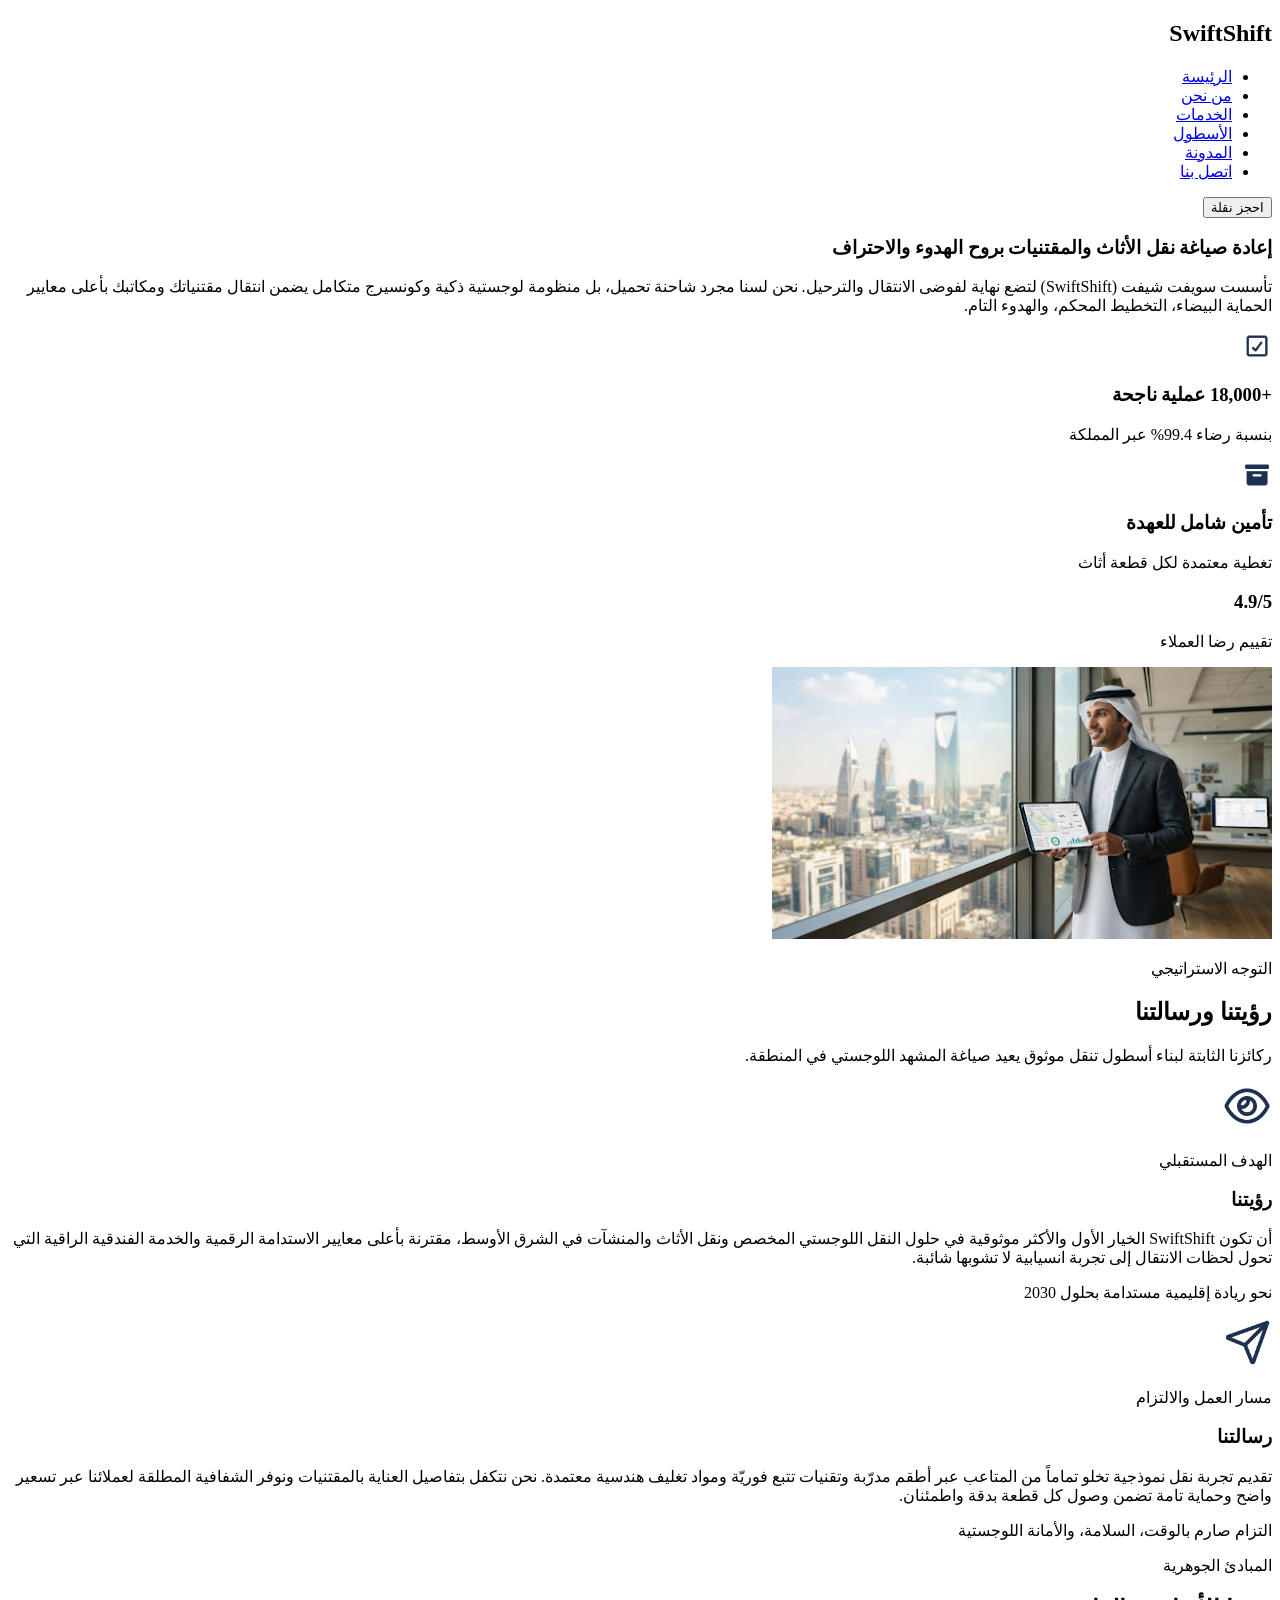
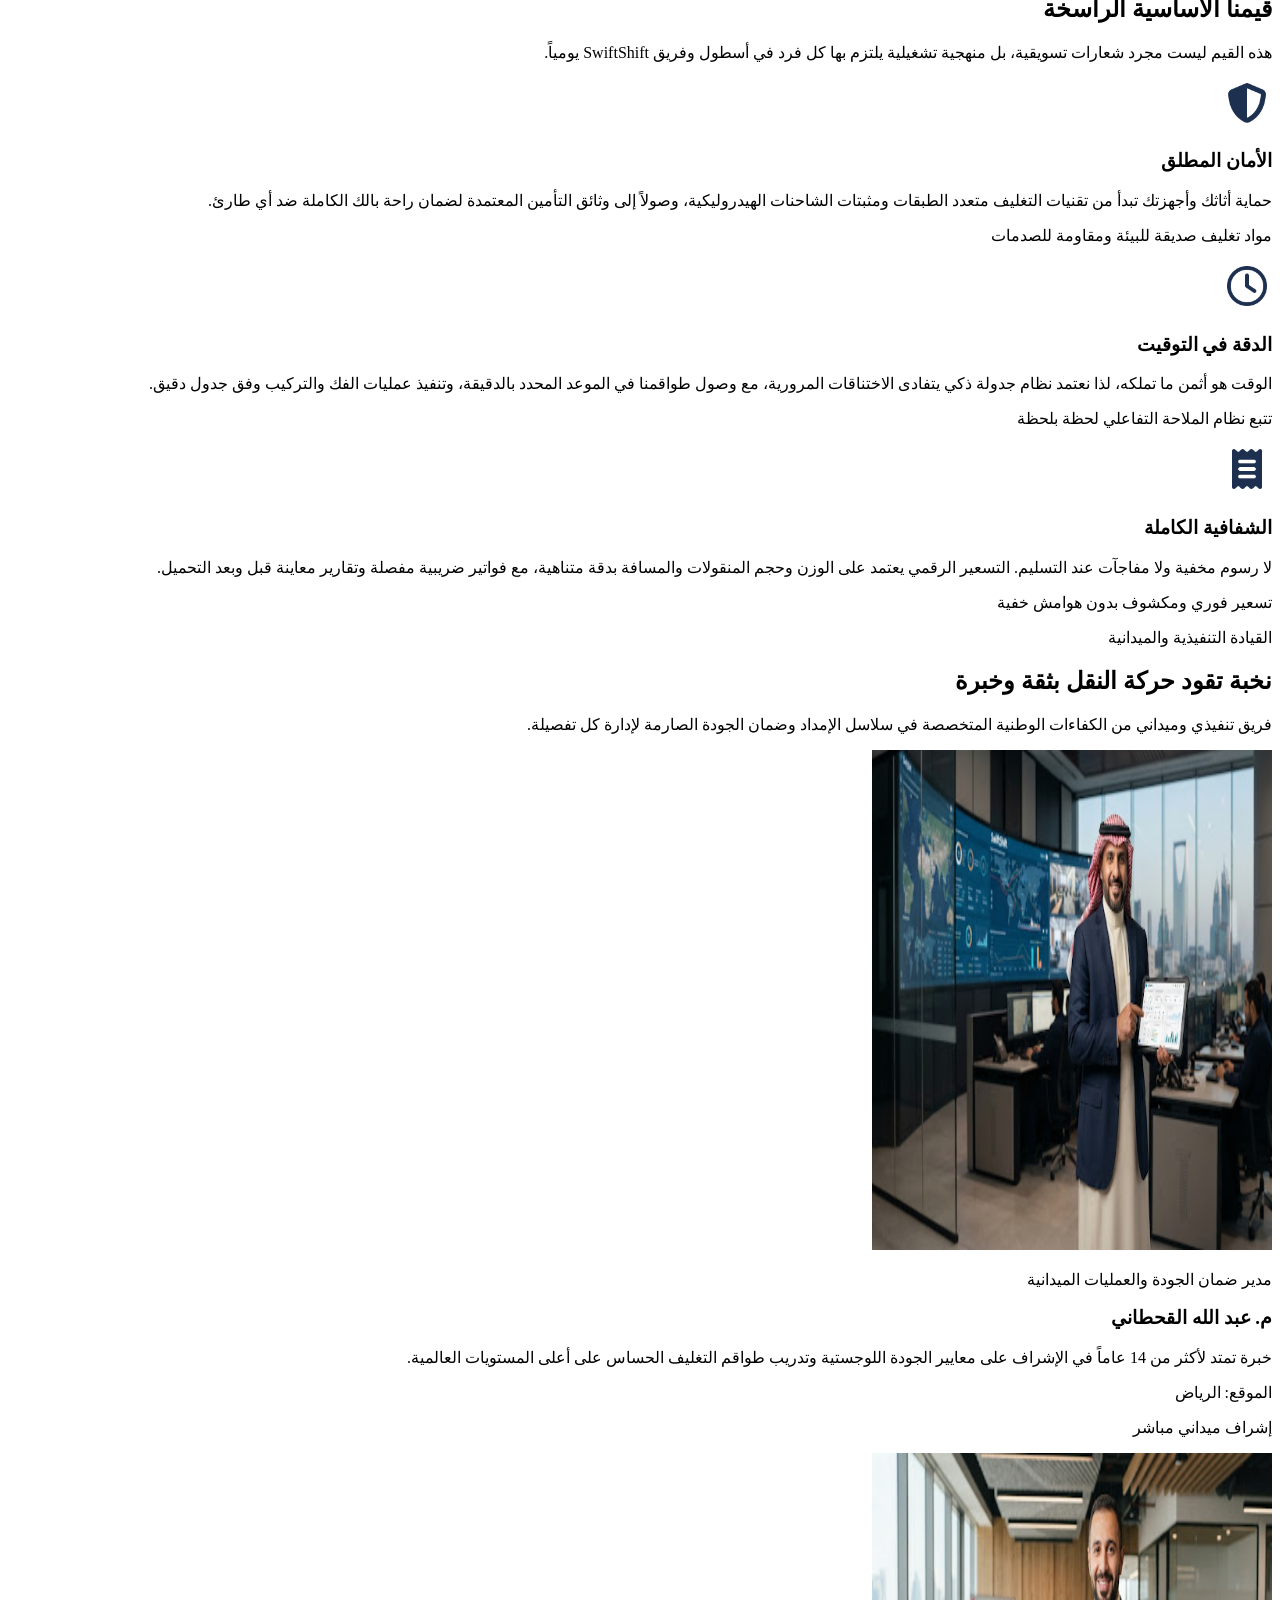
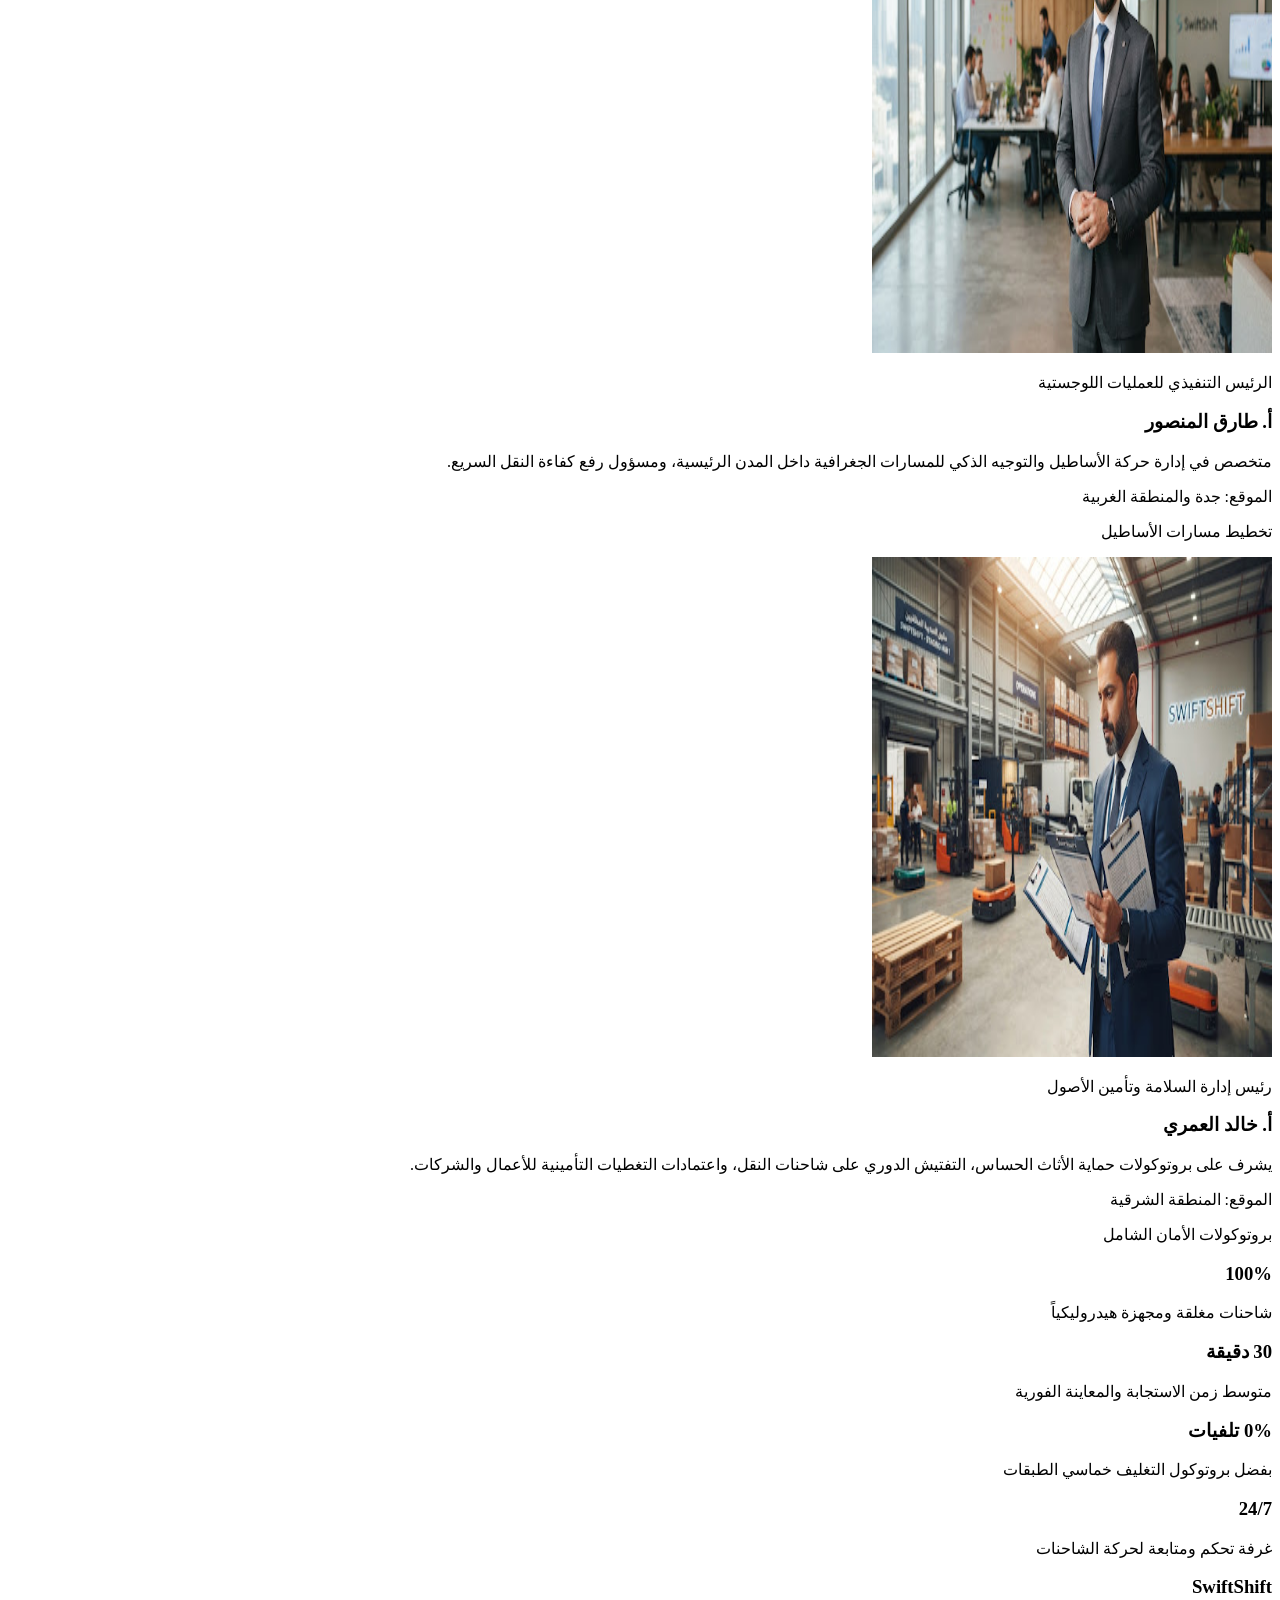
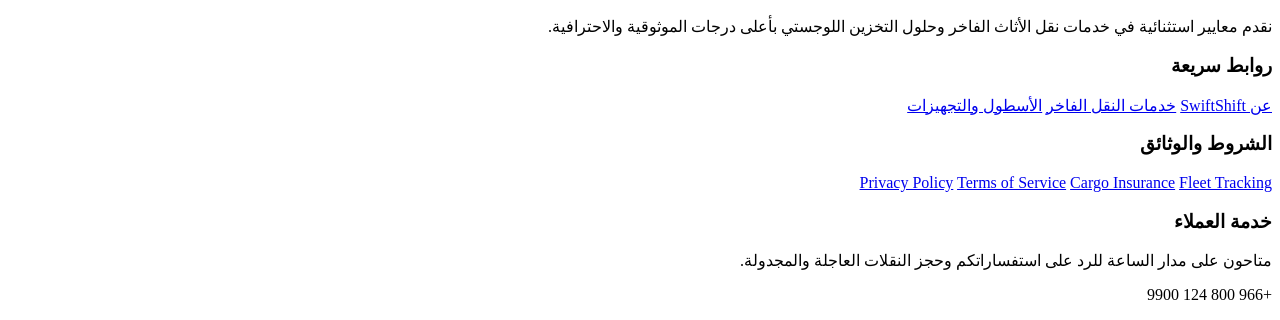
==== html/about.html @ 87a28ff9 "Initial commit for C01 Navbar" ====
<!DOCTYPE html>
<html lang="ar" dir="rtl">
<head>
    <meta charset="UTF-8">
    <meta name="viewport" content="width=device-width, initial-scale=1.0">
    <title>Document</title>
</head>
<body>
    <header>
        <h2>SwiftShift</h2>
        <nav>
            <ul>
                <li><a href="index.html">الرئيسة</a></li>
                <li><a href="about.html">من نحن</a></li>
                <li><a href="services.html">الخدمات</a></li>
                <li><a href="fleet.html">الأسطول</a></li>
                <li><a href="blog.html">المدونة</a></li>
                <li><a href="contact.html">اتصل بنا</a></li>
            </ul>
            <button>احجز نقلة</button>
        </nav>
    </header>
    <main>
        <section >
            <article>
                <h1>إعادة صياغة نقل الأثاث والمقتنيات بروح الهدوء والاحتراف</h1>
                <p>تأسست سويفت شيفت (SwiftShift) لتضع نهاية لفوضى الانتقال والترحيل. نحن لسنا مجرد شاحنة تحميل، بل منظومة لوجستية ذكية وكونسيرج متكامل يضمن انتقال مقتنياتك ومكاتبك بأعلى معايير الحماية البيضاء، التخطيط المحكم، والهدوء التام.</p>
            </article>

            <section>
                <article>
                    <img height="30" width="30" src="../assets/images/square-check-regular.png" alt="verifyed">
                    <h3>+18,000 عملية ناجحة</h3>
                    <p>بنسبة رضاء 99.4% عبر المملكة</p>

                </article>

                <article>
                    <img height="30" width="30" src="../assets/images/box-archive-solid.png" alt="house image">
                    <h3>تأمين شامل للعهدة</h3>
                    <p>تغطية معتمدة لكل قطعة أثاث</p>
                </article>

                <article>
                    <h3>4.9/5</h3>
                    <p>تقييم رضا العملاء</p>
                </article>
            </section>
            <img width="500" src="../assets/images/unnamed.jpg" alt="img">
        </section>

        
        <section>
            <article>
                <p>التوجه الاستراتيجي</p>
                <h2>رؤيتنا ورسالتنا</h2>
                <P>ركائزنا الثابتة لبناء أسطول تنقل موثوق يعيد صياغة المشهد اللوجستي في المنطقة.</P>
            </article>

            <section>
                <div>
                    <img height="50" width="50" src="../assets/images/eye-regular.png" alt="eye">
                    <p>الهدف المستقبلي</p>
                    <h3>رؤيتنا</h3>
                    <p>أن تكون SwiftShift الخيار الأول والأكثر موثوقية في حلول النقل اللوجستي المخصص ونقل الأثاث والمنشآت في الشرق الأوسط، مقترنة بأعلى معايير الاستدامة الرقمية والخدمة الفندقية الراقية التي تحول لحظات الانتقال إلى تجربة انسيابية لا تشوبها شائبة.</p>
                    <p>نحو ريادة إقليمية مستدامة بحلول 2030</p>
                </div>

                <div>
                    <img height="50" width="50" src="../assets/images/paper-plane-regular.png" alt="message">
                    <p>مسار العمل والالتزام</p>
                    <h3>رسالتنا</h3>
                    <p>تقديم تجربة نقل نموذجية تخلو تماماً من المتاعب عبر أطقم مدرّبة وتقنيات تتبع فوريّة ومواد تغليف هندسية معتمدة. نحن نتكفل بتفاصيل العناية بالمقتنيات ونوفر الشفافية المطلقة لعملائنا عبر تسعير واضح وحماية تامة تضمن وصول كل قطعة بدقة واطمئنان.</p>
                    <p>التزام صارم بالوقت، السلامة، والأمانة اللوجستية</p>
                </div>

            </section>
        </section>

        
        <section>
            <article>
                <p>المبادئ الجوهرية</p>
                <h2>قيمنا الأساسية الراسخة</h2>
                <P>هذه القيم ليست مجرد شعارات تسويقية، بل منهجية تشغيلية يلتزم بها كل فرد في أسطول وفريق SwiftShift يومياً.</P>
            </article>

            <section>
                <div>
                    <img height="50" width="50" src="../assets/images/shield-halved-solid.png" alt="shield">
                    <h3>الأمان المطلق</h3>
                    <p>حماية أثاثك وأجهزتك تبدأ من تقنيات التغليف متعدد الطبقات ومثبتات الشاحنات الهيدروليكية، وصولاً إلى وثائق التأمين المعتمدة لضمان راحة بالك الكاملة ضد أي طارئ.</p>
                    <p>مواد تغليف صديقة للبيئة ومقاومة للصدمات</p>
                </div>

                <div>
                    <img height="50" width="50" src="../assets/images/clock-regular.png" alt="clock">
                    <h3>الدقة في التوقيت</h3>
                    <p>الوقت هو أثمن ما تملكه، لذا نعتمد نظام جدولة ذكي يتفادى الاختناقات المرورية، مع وصول طواقمنا في الموعد المحدد بالدقيقة، وتنفيذ عمليات الفك والتركيب وفق جدول دقيق.</p>
                    <p>تتبع نظام الملاحة التفاعلي لحظة بلحظة</p>
                </div>

                <div>
                    <img height="50" width="50" src="../assets/images/receipt-solid.png" alt="receipt">
                    <h3>الشفافية الكاملة</h3>
                    <p>لا رسوم مخفية ولا مفاجآت عند التسليم. التسعير الرقمي يعتمد على الوزن وحجم المنقولات والمسافة بدقة متناهية، مع فواتير ضريبية مفصلة وتقارير معاينة قبل وبعد التحميل.</p>
                    <p>تسعير فوري ومكشوف بدون هوامش خفية</p>
                </div>

            </section>
        </section>
        
        <section>
            <article>
                <p>القيادة التنفيذية والميدانية</p>
                <h2>نخبة تقود حركة النقل بثقة وخبرة</h2>
                <P>فريق تنفيذي وميداني من الكفاءات الوطنية المتخصصة في سلاسل الإمداد وضمان الجودة الصارمة لإدارة كل تفصيلة.</P>
            </article>

            <section>
                <div>
                    <img height="500" width="400" src="../assets/images/unnamed (1).jpg" alt="img">
                    <p>مدير ضمان الجودة والعمليات الميدانية</p>
                    <h3>م. عبد الله القحطاني</h3>
                    <p>خبرة تمتد لأكثر من 14 عاماً في الإشراف على معايير الجودة اللوجستية وتدريب طواقم التغليف الحساس على أعلى المستويات العالمية.</p>
                    <article>
                        <p>الموقع: الرياض</p>
                        <p>إشراف ميداني مباشر</p>
                    </article>
                </div>

                <div>
                    <img height="500" width="400" src="../assets/images/unnamed (2).jpg" alt="img">
                    <p>الرئيس التنفيذي للعمليات اللوجستية</p>
                    <h3>أ. طارق المنصور</h3>
                    <p>متخصص في إدارة حركة الأساطيل والتوجيه الذكي للمسارات الجغرافية داخل المدن الرئيسية، ومسؤول رفع كفاءة النقل السريع.</p>
                    <article>
                        <p>الموقع: جدة والمنطقة الغربية</p>
                        <p>تخطيط مسارات الأساطيل</p>
                    </article>
                </div>

                <div>
                    <img height="500" width="400" src="../assets/images/unnamed (3).jpg" alt="img">
                    <p>رئيس إدارة السلامة وتأمين الأصول</p>
                    <h3>أ. خالد العمري</h3>
                    <p>يشرف على بروتوكولات حماية الأثاث الحساس، التفتيش الدوري على شاحنات النقل، واعتمادات التغطيات التأمينية للأعمال والشركات.</p>
                    <article>
                        <p>الموقع: المنطقة الشرقية</p>
                        <p>بروتوكولات الأمان الشامل</p>
                    </article>
                </div>

            </section>
        </section>

        <section>
            <article>
                <h3>100%</h3>
                <p>شاحنات مغلقة ومجهزة هيدروليكياً</p>
            </article>

            <article>
                <h3>30 دقيقة</h3>
                <p>متوسط زمن الاستجابة والمعاينة الفورية</p>
            </article>

            <article>
                <h3>0% تلفيات</h3>
                <p>بفضل بروتوكول التغليف خماسي الطبقات</p>
            </article>

            <article>
                <h3>24/7</h3>
                <p>غرفة تحكم ومتابعة لحركة الشاحنات</p>
            </article>

            
        </section>

    </main>
    <footer>
        <section>
            <h3>SwiftShift</h3>
            <p>نقدم معايير استثنائية في خدمات نقل الأثاث الفاخر وحلول التخزين اللوجستي بأعلى درجات الموثوقية والاحترافية.</p>
        </section>

        <section>
            <h3>روابط سريعة</h3>
            <a href="about.html">عن SwiftShift</a>
            <a href="#">خدمات النقل الفاخر</a>
            <a href="fleet.html">الأسطول والتجهيزات</a>
        </section>

        <section>
            <h3>الشروط والوثائق</h3>
            <a href="privacy.html">Privacy Policy</a>
            <a href="terms.html">Terms of Service</a>
            <a href="#">Cargo Insurance</a>
            <a href="fleet.html">Fleet Tracking</a>
            </section>

        <section>
            <h3>خدمة العملاء</h3>
            <p>متاحون على مدار الساعة للرد على استفساراتكم وحجز النقلات العاجلة والمجدولة.</p>
            <p>+966 800 124 9900</p>
        </section>
    </footer>
</body>
</html>
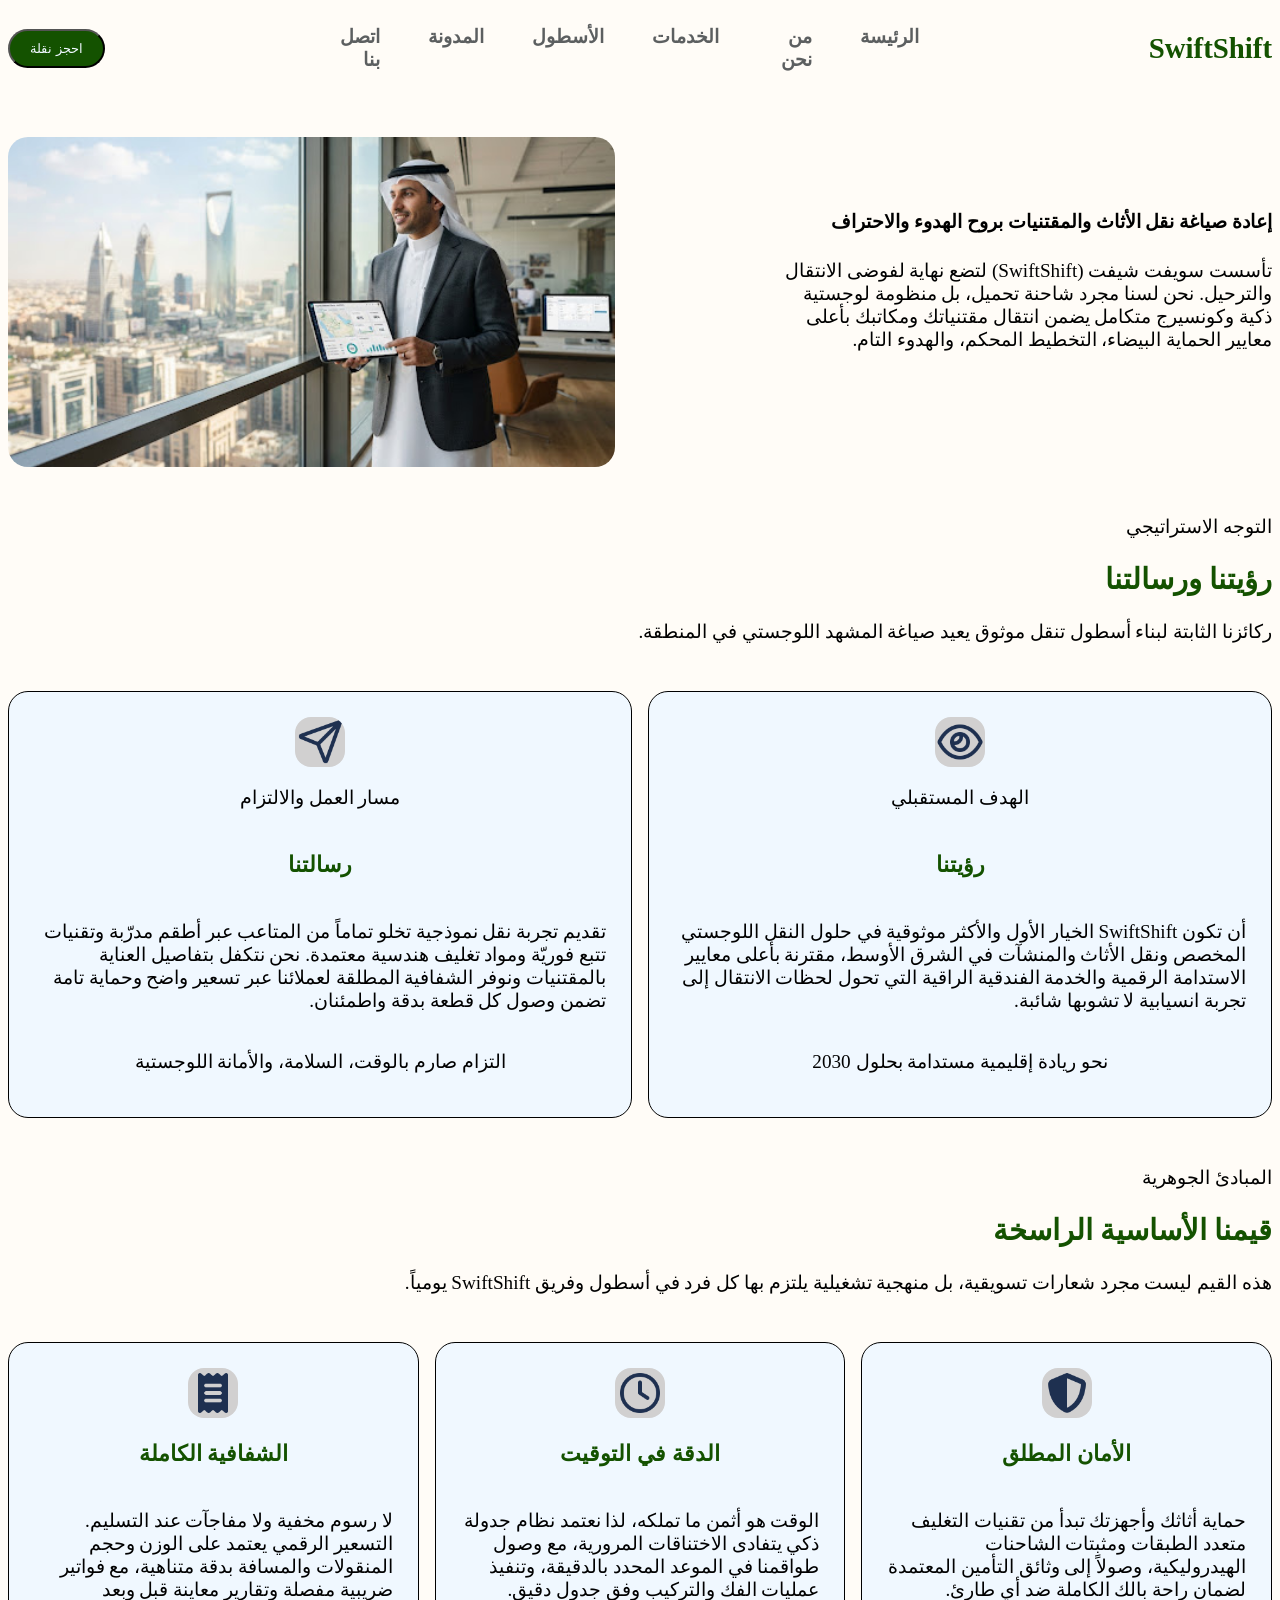
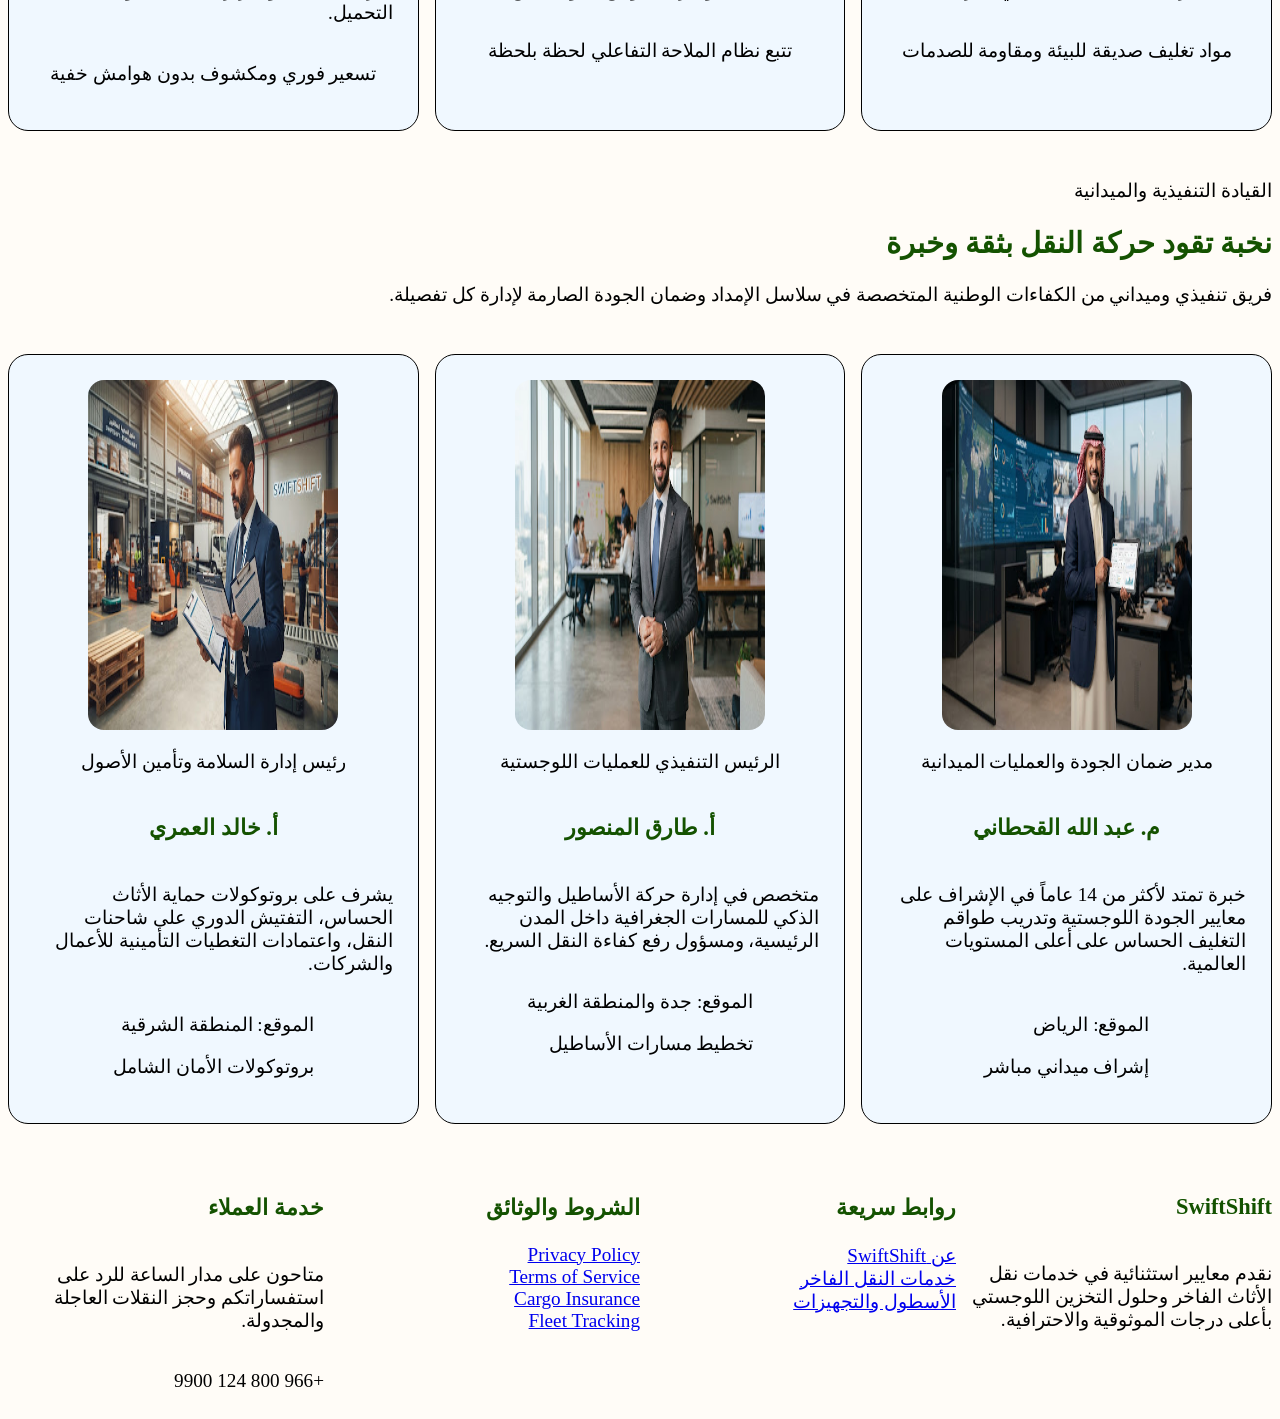
==== commit a20082cd: "final css/html project" ====
--- a/html/about.html
+++ b/html/about.html
@@ -3,12 +3,14 @@
 <head>
     <meta charset="UTF-8">
     <meta name="viewport" content="width=device-width, initial-scale=1.0">
-    <title>Document</title>
+    <link rel="stylesheet" href="../css/style.css">
+    <title>About Us</title>
 </head>
 <body>
     <header>
-        <h2>SwiftShift</h2>
+     
         <nav>
+            <h2>SwiftShift</h2>
             <ul>
                 <li><a href="index.html">الرئيسة</a></li>
                 <li><a href="about.html">من نحن</a></li>
@@ -21,44 +23,30 @@
         </nav>
     </header>
     <main>
-        <section >
-            <article>
-                <h1>إعادة صياغة نقل الأثاث والمقتنيات بروح الهدوء والاحتراف</h1>
-                <p>تأسست سويفت شيفت (SwiftShift) لتضع نهاية لفوضى الانتقال والترحيل. نحن لسنا مجرد شاحنة تحميل، بل منظومة لوجستية ذكية وكونسيرج متكامل يضمن انتقال مقتنياتك ومكاتبك بأعلى معايير الحماية البيضاء، التخطيط المحكم، والهدوء التام.</p>
-            </article>
+        <section class="hero" >
+           
 
-            <section>
-                <article>
-                    <img height="30" width="30" src="../assets/images/square-check-regular.png" alt="verifyed">
-                    <h3>+18,000 عملية ناجحة</h3>
-                    <p>بنسبة رضاء 99.4% عبر المملكة</p>
+            <section class="right">
 
+                <article >
+                    <h1>إعادة صياغة نقل الأثاث والمقتنيات بروح الهدوء والاحتراف</h1>
+                    <p>تأسست سويفت شيفت (SwiftShift) لتضع نهاية لفوضى الانتقال والترحيل. نحن لسنا مجرد شاحنة تحميل، بل منظومة لوجستية ذكية وكونسيرج متكامل يضمن انتقال مقتنياتك ومكاتبك بأعلى معايير الحماية البيضاء، التخطيط المحكم، والهدوء التام.</p>
                 </article>
 
-                <article>
-                    <img height="30" width="30" src="../assets/images/box-archive-solid.png" alt="house image">
-                    <h3>تأمين شامل للعهدة</h3>
-                    <p>تغطية معتمدة لكل قطعة أثاث</p>
-                </article>
-
-                <article>
-                    <h3>4.9/5</h3>
-                    <p>تقييم رضا العملاء</p>
-                </article>
             </section>
             <img width="500" src="../assets/images/unnamed.jpg" alt="img">
         </section>
 
         
         <section>
-            <article>
+            <article  class="cardsT">
                 <p>التوجه الاستراتيجي</p>
                 <h2>رؤيتنا ورسالتنا</h2>
                 <P>ركائزنا الثابتة لبناء أسطول تنقل موثوق يعيد صياغة المشهد اللوجستي في المنطقة.</P>
             </article>
 
-            <section>
-                <div>
+            <section class="cards">
+                <div class="card">
                     <img height="50" width="50" src="../assets/images/eye-regular.png" alt="eye">
                     <p>الهدف المستقبلي</p>
                     <h3>رؤيتنا</h3>
@@ -66,7 +54,7 @@
                     <p>نحو ريادة إقليمية مستدامة بحلول 2030</p>
                 </div>
 
-                <div>
+                <div class="card">
                     <img height="50" width="50" src="../assets/images/paper-plane-regular.png" alt="message">
                     <p>مسار العمل والالتزام</p>
                     <h3>رسالتنا</h3>
@@ -85,22 +73,22 @@
                 <P>هذه القيم ليست مجرد شعارات تسويقية، بل منهجية تشغيلية يلتزم بها كل فرد في أسطول وفريق SwiftShift يومياً.</P>
             </article>
 
-            <section>
-                <div>
+            <section class="cards">
+                <div class="card">
                     <img height="50" width="50" src="../assets/images/shield-halved-solid.png" alt="shield">
                     <h3>الأمان المطلق</h3>
                     <p>حماية أثاثك وأجهزتك تبدأ من تقنيات التغليف متعدد الطبقات ومثبتات الشاحنات الهيدروليكية، وصولاً إلى وثائق التأمين المعتمدة لضمان راحة بالك الكاملة ضد أي طارئ.</p>
                     <p>مواد تغليف صديقة للبيئة ومقاومة للصدمات</p>
                 </div>
 
-                <div>
+                <div class="card">
                     <img height="50" width="50" src="../assets/images/clock-regular.png" alt="clock">
                     <h3>الدقة في التوقيت</h3>
                     <p>الوقت هو أثمن ما تملكه، لذا نعتمد نظام جدولة ذكي يتفادى الاختناقات المرورية، مع وصول طواقمنا في الموعد المحدد بالدقيقة، وتنفيذ عمليات الفك والتركيب وفق جدول دقيق.</p>
                     <p>تتبع نظام الملاحة التفاعلي لحظة بلحظة</p>
                 </div>
 
-                <div>
+                <div class="card">
                     <img height="50" width="50" src="../assets/images/receipt-solid.png" alt="receipt">
                     <h3>الشفافية الكاملة</h3>
                     <p>لا رسوم مخفية ولا مفاجآت عند التسليم. التسعير الرقمي يعتمد على الوزن وحجم المنقولات والمسافة بدقة متناهية، مع فواتير ضريبية مفصلة وتقارير معاينة قبل وبعد التحميل.</p>
@@ -117,9 +105,9 @@
                 <P>فريق تنفيذي وميداني من الكفاءات الوطنية المتخصصة في سلاسل الإمداد وضمان الجودة الصارمة لإدارة كل تفصيلة.</P>
             </article>
 
-            <section>
-                <div>
-                    <img height="500" width="400" src="../assets/images/unnamed (1).jpg" alt="img">
+            <section class="cards">
+                <div class="card">
+                    <img height="350px" width="250px" src="../assets/images/unnamed (1).jpg" alt="img">
                     <p>مدير ضمان الجودة والعمليات الميدانية</p>
                     <h3>م. عبد الله القحطاني</h3>
                     <p>خبرة تمتد لأكثر من 14 عاماً في الإشراف على معايير الجودة اللوجستية وتدريب طواقم التغليف الحساس على أعلى المستويات العالمية.</p>
@@ -129,8 +117,8 @@
                     </article>
                 </div>
 
-                <div>
-                    <img height="500" width="400" src="../assets/images/unnamed (2).jpg" alt="img">
+                <div class="card">
+                    <img height="350px" width="250px" src="../assets/images/unnamed (2).jpg" alt="img">
                     <p>الرئيس التنفيذي للعمليات اللوجستية</p>
                     <h3>أ. طارق المنصور</h3>
                     <p>متخصص في إدارة حركة الأساطيل والتوجيه الذكي للمسارات الجغرافية داخل المدن الرئيسية، ومسؤول رفع كفاءة النقل السريع.</p>
@@ -140,8 +128,8 @@
                     </article>
                 </div>
 
-                <div>
-                    <img height="500" width="400" src="../assets/images/unnamed (3).jpg" alt="img">
+                <div class="card">
+                    <img height="350px" width="250px" src="../assets/images/unnamed (3).jpg" alt="img">
                     <p>رئيس إدارة السلامة وتأمين الأصول</p>
                     <h3>أ. خالد العمري</h3>
                     <p>يشرف على بروتوكولات حماية الأثاث الحساس، التفتيش الدوري على شاحنات النقل، واعتمادات التغطيات التأمينية للأعمال والشركات.</p>
@@ -154,29 +142,7 @@
             </section>
         </section>
 
-        <section>
-            <article>
-                <h3>100%</h3>
-                <p>شاحنات مغلقة ومجهزة هيدروليكياً</p>
-            </article>
 
-            <article>
-                <h3>30 دقيقة</h3>
-                <p>متوسط زمن الاستجابة والمعاينة الفورية</p>
-            </article>
-
-            <article>
-                <h3>0% تلفيات</h3>
-                <p>بفضل بروتوكول التغليف خماسي الطبقات</p>
-            </article>
-
-            <article>
-                <h3>24/7</h3>
-                <p>غرفة تحكم ومتابعة لحركة الشاحنات</p>
-            </article>
-
-            
-        </section>
 
     </main>
     <footer>
--- a/css/style.css
+++ b/css/style.css
@@ -0,0 +1,287 @@
+
+   *, *::before, *::after {
+    box-sizing: border-box;
+  }
+  
+  body {
+    font-size: clamp(0.9rem, 1.5vw, 1.5rem);
+    background-color: rgb(255, 252, 247);
+  }
+  
+  section {
+    margin-top: 3rem;
+  }
+  
+  h2, h3 {
+    color: #145200;
+  }
+  
+  button {
+    width: 100%;
+    color: aliceblue;
+    background-color: #145200;
+    padding: 0.625rem 1.25rem;
+    border-radius: 1.25rem;
+    border-color: black;
+
+    &:focus-visible,
+    &:hover {
+      cursor: pointer;
+      background-color: #2E6B19;
+    }
+  }
+  
+
+  nav {
+    display: flex;
+    flex-direction: column;
+    gap: 1rem;
+    align-items: center;
+  
+    ul {
+      font-weight: bold;
+      list-style: none;
+      display: flex;
+      flex-direction: column;
+      justify-content: space-around;
+      padding: 0;
+      margin: 0;
+  
+      li {
+        a {
+          text-decoration: none;
+          color: #5C5F60;
+  
+          &.active {
+            color: #145200;
+          }
+  
+          &:focus-visible,
+          &:hover {
+            color: #145200;
+          }
+        }
+      }
+    }
+  
+    h2 {
+      font-weight: bold;
+      color: #145200;
+    }
+  
+    button {
+      width: auto;
+      color: aliceblue;
+      background-color: #145200;
+      padding: 0.625rem 1.25rem;
+      border-radius: 1.25rem;
+      border-color: black;
+  
+      &:focus-visible,
+      &:hover {
+        cursor: pointer;
+        background-color: #2E6B19;
+      }
+    }
+  }
+  
+
+  .cards {
+    display: grid;
+    grid-template-columns: repeat(auto-fit, minmax(250px, 1fr));
+    gap: 1rem;
+  
+    .card {
+      background-color: aliceblue;
+      border-radius: 1.25rem;
+      padding: 25px;
+      border: 1px solid black;
+      display: flex;
+      flex-direction: column;
+      align-items: center;
+  
+      img {
+       
+        background-color: rgb(209, 208, 208);
+        border-radius: 1rem;
+      }
+  
+      button {
+        margin-top: auto;
+      }
+    }
+  }
+  
+
+  .hero {
+    display: flex;
+    flex-direction: column;
+    gap: 1.5rem;
+
+   
+  
+    img {
+      border-radius: 1.25rem;
+      width: 100%;
+      height: 100%;
+    }
+  
+    .right {
+      display: flex;
+      flex-direction: column;
+      justify-content: space-between;
+  
+      .statistics {
+        display: flex;
+        flex-direction: row;
+        justify-content: space-around;
+      }
+    }
+  }
+.cardsT{
+  justify-items:center;
+}
+  .hero2 {
+    display: flex;
+    flex-direction: column;
+    gap: 1.5rem;
+  
+    > img {
+      border-radius: 1.25rem;
+      width: 100%;
+      height: 100%;
+    }
+  
+    .right {
+      display: flex;
+      flex-direction: column;
+      justify-content: space-between;
+  
+      .a1 {
+        display: flex;
+        flex-direction: row;
+        justify-content: space-around;
+  
+        img {
+          width: 1.5rem;
+          height: 1.5rem;
+          align-self: center;
+          margin: 1rem;
+        }
+      }
+    }
+  }
+  
+
+  .qoute {
+    background-color: #327c19;
+    border-radius: 1.25rem;
+    padding: 25px;
+    border: 1px solid black;
+    display: flex;
+    flex-direction: column;
+    align-items: center;
+  
+    h2, h3, p {
+      color: black;
+    }
+  
+    img {
+      height: 50px;
+      width: 50px;
+      border-radius: 1rem;
+    }
+  
+    button {
+      margin-top: auto;
+    }
+  }
+  
+
+  footer {
+    display: grid;
+    grid-template-columns: 1fr;
+    gap: 1.5rem;
+    padding: auto;
+  
+    section {
+      display: flex;
+      flex-direction: column;
+    }
+  }
+  .form{
+    width: 60%;
+    background-color: aliceblue;
+    border-radius: 1.25rem;
+    padding: 25px;
+    border: 1px solid black;
+  }
+  form{
+    display: grid;
+    grid-template-columns: 1fr;
+    grid-template-rows: repeat(4,1fr);
+      label{
+        font-weight:bold;
+      }
+  }
+  @media (min-width: 48rem) {
+
+    nav {
+      flex-direction: row;
+      justify-content: space-between;
+  
+      ul {
+        width: 50%;
+        justify-content: space-around;
+        flex-direction: row;
+  
+        li {
+          margin: 0 1.5rem;
+        }
+      }
+    }
+  
+
+    .hero {
+      display: grid;
+      grid-template-columns: repeat(5, 1fr);
+      gap: 0;
+  
+      button {
+        width: 40%;
+      }
+  
+      img {
+        margin-right: 20%;
+        width: 80%;
+        grid-column: 3 / 6;
+      }
+  
+      .right {
+        grid-column: 1 / 3;
+      }
+    }
+
+    .hero2 {
+      display: grid;
+      grid-template-columns: repeat(5, 1fr);
+      gap: 0;
+  
+      > img {
+        margin-right: 20%;
+        width: 80%;
+        height: 100%;
+        grid-column: 1 / 3;
+      }
+  
+      .right {
+        grid-column: 3 / 6;
+        margin-right: 20%;
+      }
+    }
+
+    footer {
+      grid-template-columns: repeat(4, 1fr);
+      gap: 0;
+    }
+  }
